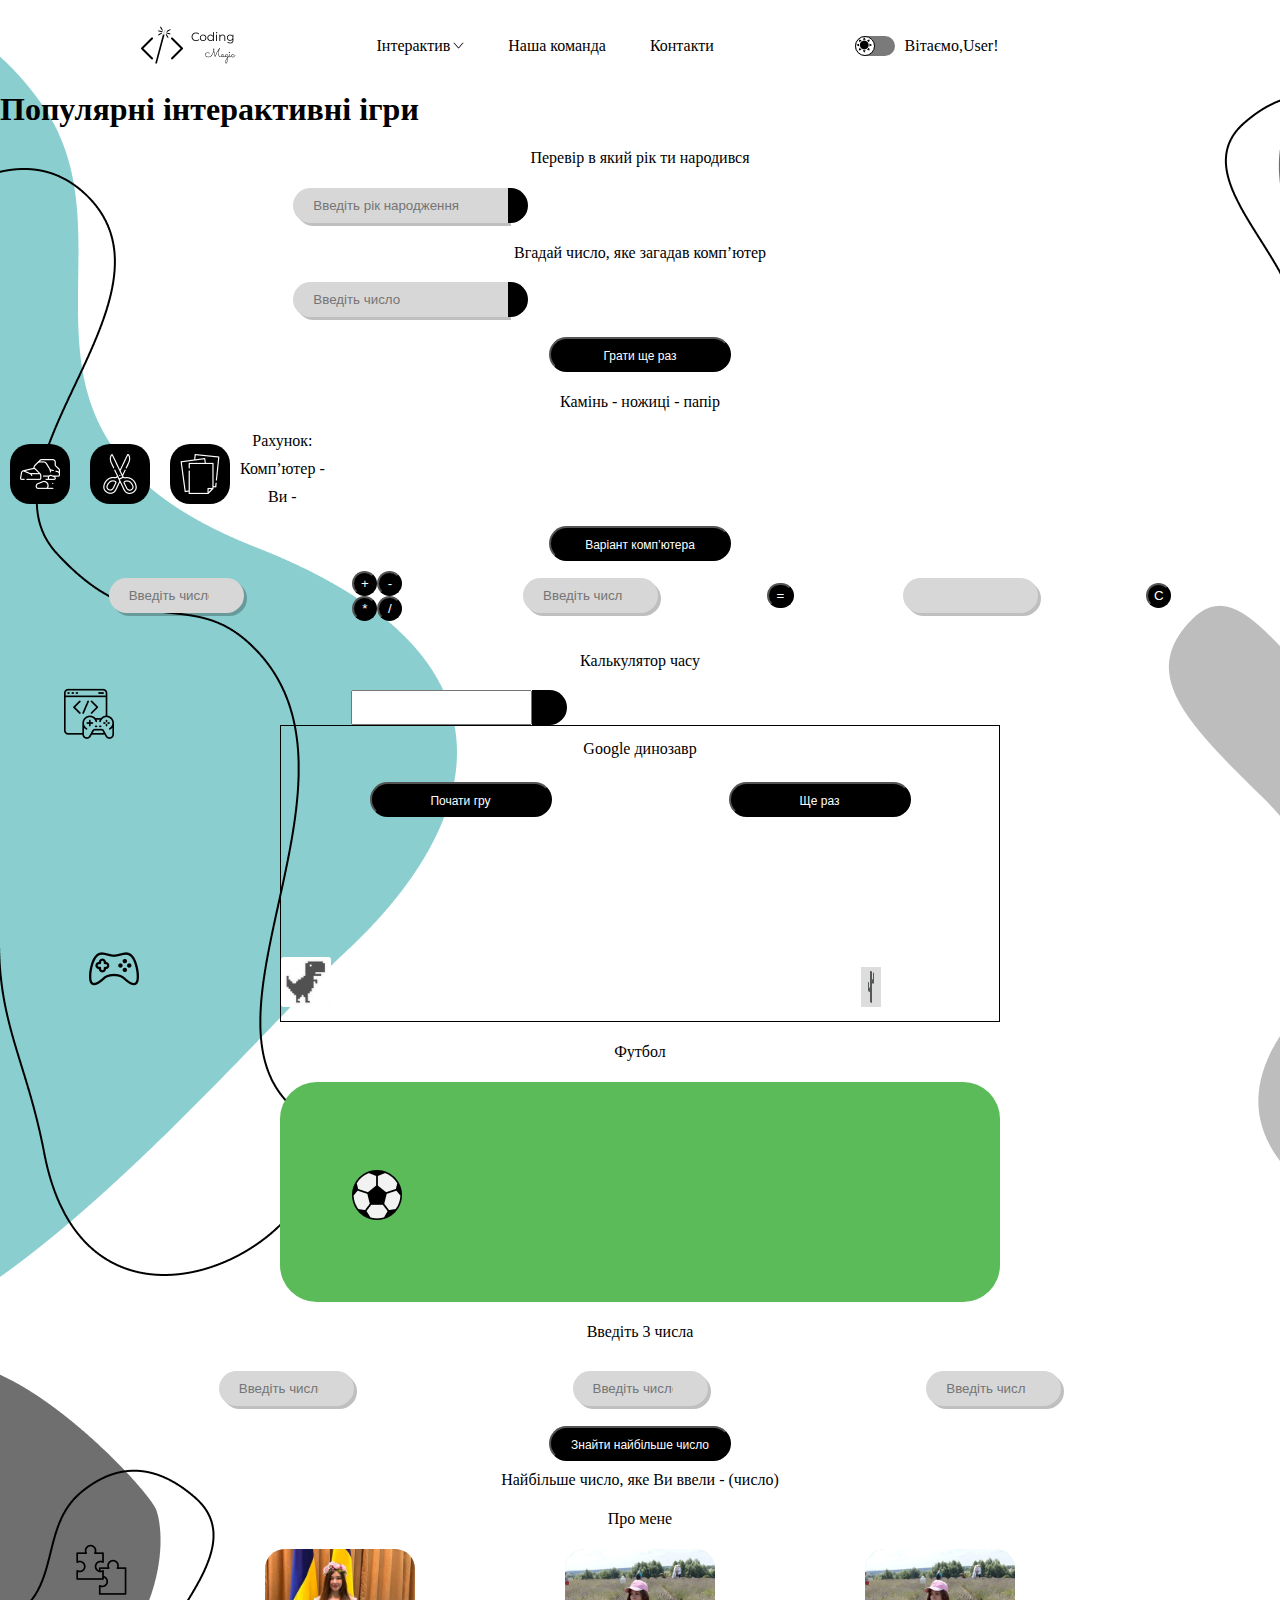
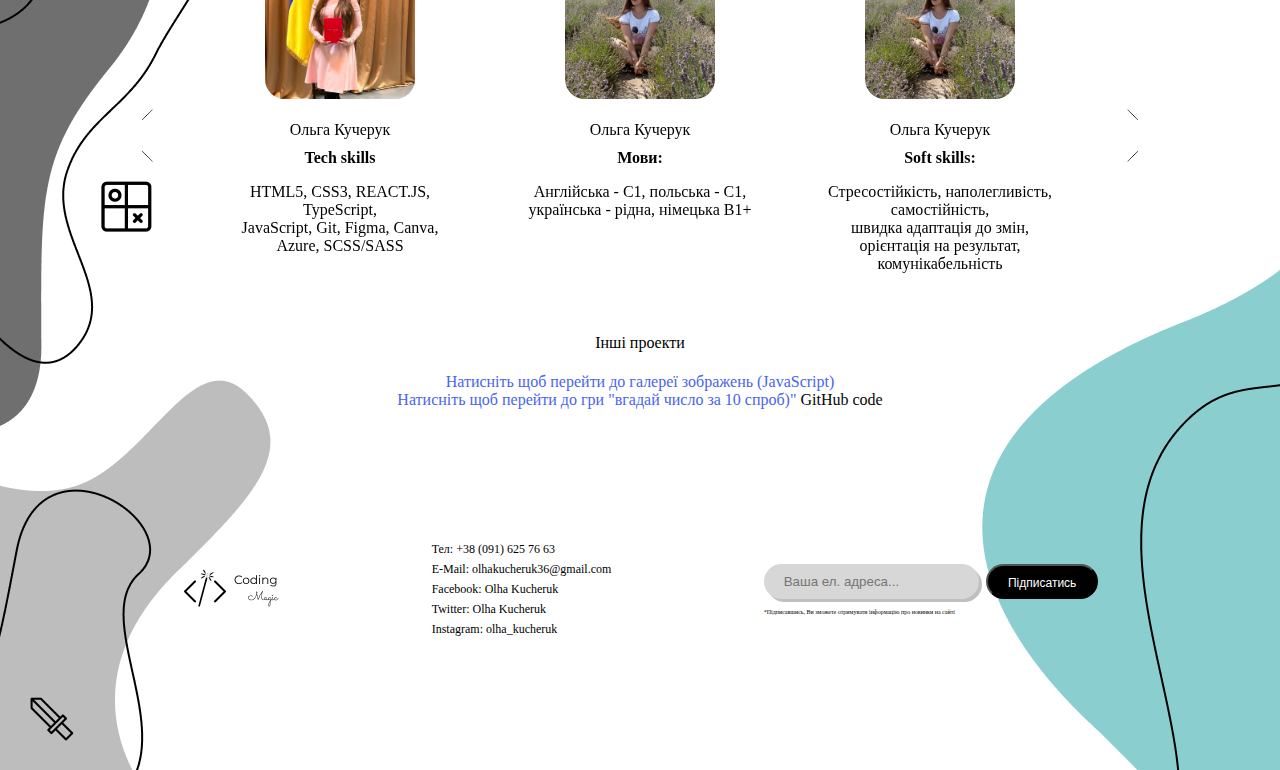
==== index.html @ fb6871e5 "stone-paper-scissor refactoring" ====
<!DOCTYPE html>
<html lang="en">
<head>
  <meta charset="UTF-8">
  <meta http-equiv="X-UA-Compatible" content="IE=edge">
  <meta name="viewport" content="width=device-width, initial-scale=1.0">
  <link
    rel="stylesheet"
    href="https://cdnjs.cloudflare.com/ajax/libs/animate.css/4.1.1/animate.min.css"
  /> 
  <link rel="stylesheet" href="./css/swiper-bundle.min.css">
  <link rel="stylesheet" href="./css/main.css"> 
  <title>3d semester project</title>
</head>
<body>
  <header>
    <div class="container flex align-items">
      <div class="logo">
        <img src="./img/logo.png" alt="logo">
      </div>

      <div class="links flex align-items">
        <div role="button" class="interactive-group flex align-items">
          <p>Інтерактив</p>
          <img src="./img/interactive-arrow.png" alt="arrow">
        </div>
        <p class="margin-left team">Наша команда</p>
        <p>Контакти</p>
      </div>

      <div class="welcome-wrapper flex align-items">
        <div class="switcher">

          <div class="switcher-circle-day">
            <span class="switcher-icon-day"></span>
          </div>

          <div class="switcher-circle-night">
            <span class="switcher-icon-night"></span>
          </div>
        </div>
        <p>Вітаємо,</p>
        <span class="user-name">User! </span>
      </div>

      <div class="list-container">
        <button class="more-button" id="burger-menu-btn" aria-label="Menu Button">
          <div class="menu-icon-wrapper">
            <div class="menu-icon-line half first"></div>
            <div class="menu-icon-line"></div>
            <div class="menu-icon-line half last"></div>
          </div>
        </button>
        <ul class="more-button-list">
          <li role="button" class="more-button-list-item">
            <span>Інтерактив</span>
            <img src="./img/interactive-arrow.png" alt="arrow">
          </li>
          <li class="more-button-list-item">
            <span>Контакти</span>
          </li>
          <li class="more-button-list-item">
            <div class="switcher">

              <div class="switcher-circle-day">
                <span class="switcher-icon-day"></span>
              </div>
    
              <div class="switcher-circle-night">
                <span class="switcher-icon-night"></span>
              </div>
            </div>
          </li>
          <li class="more-button-list-item">
            <p>Вітаємо,</p>
            <span class="user-name">User! </span>
          </li>
          
        </ul>
      </div>
      
    </div>

    <div class="interactive-modal align-items animate__animated animate__fadeInTopLeft">
      <a href="#calculator-section" class="digital-group">Числовий</a>
      <a href="#football" class="game-group">Ігровий</a>
      <a href="#about-me" class="acquainted">Ознайомчий</a>
    </div>

    <div class="switcher-modal flex align-items">
      <img class="switcher-modal_first" src="./img/modal/1.png" alt="play">
      <img class="switcher-modal_second" src="./img/modal/2.png" alt="cross and circle">
      <img class="switcher-modal_third" src="./img/modal/3.png" alt="puzzles">
      <img class="switcher-modal_fourth" src="./img/modal/4.png" alt="sword">
      <div class="cross-menu"></div>
      <p>
        Привіт!
       <br> Ви потрапили на сайт інтерактивних ігор та завдань
       <br> Надіємось, що вам сподобається і ви отримаєте позитивні емоції!
       <br> Бажаємо Вам гарно провести час!
      </p>
      <form action="">
        <label for="name">Введіть своє ім’я:</label>
        <input type="text" name="name" class="input-name" placeholder="Ваше ім’я...">
      </form>
      <button class="save">Зберегти</button>
    </div>

    <div class="thanks-subscription">
      <div class="thanks-cross-menu"></div>
      <img class="thanks-modal_first" src="./img/modal/1.png" alt="play">
      <img class="thanks-modal_second" src="./img/modal/2.png" alt="cross and circle">
      <img class="thanks-modal_third" src="./img/modal/3.png" alt="puzzles">
      <img class="thanks-modal_fourth" src="./img/modal/4.png" alt="sword">
      <p>Дякую за підписку!</p>
    </div>
  </header>

  <main>
    <section class="popular-games">
      <h1>Популярні інтерактивні ігри</h1>
      <div class="line"></div>
    </section>

    <section class="birth-year-section" id="digital-sections">
      <h2>Перевір в який рік ти народився</h2>
      <div class="grid align-items justify">
        <div class="input-wrapper flex">
          <input type="text" class="birth-year" placeholder="Введіть рік народження">
          <div class="search"></div>
        </div>
        <h3 class="year-heading"></h3>
      </div>
      <div class="line"></div>
    </section>

    <section class="guess-the-number" id="digital-sections">
      <h2>Вгадай число, яке загадав комп’ютер</h2>
      <div class="grid align-items justify">
        <div class="guess-wrapper flex">
          <input type="text" class="guess-number" placeholder="Введіть число">
          <div class="search-number"></div>
        </div>
        <h3 class="number-content"></h3>
      </div>
      <div class="button-section flex">
        <button class="button-style play-again">Грати ще раз</button>
      </div>
      <div class="line"></div>
      
    </section>

    <section class="stone-scissors" id="games">
      <h2>Камінь - ножиці - папір</h2>
      <div class="section-stone-wrapper flex space-evenly align-items">

        <div class="pictures flex">
          <div class="picture-wrapper stone" onclick="play('камінь')"></div>
          <div class="picture-wrapper scissors" onclick="play('ножиці')"></div>
          <div class="picture-wrapper paper" onclick="play('папір')"></div>
        </div>

        <div class="score">
          <p>Рахунок: <span class="overall-score"></span> </p>
          <p>Комп’ютер - <span class="computer-score"></span></p>
          <p>Ви - <span class="user-score"></span></p>
        </div>

      </div>
      <p class="winner"></p>
      <div class="button-section flex">
        <button class="button-style computer-variant">Варіант комп’ютера</button>
      </div>

      <div class="line"></div>

    </section>

    <section class="calculator-section" id="calculator-section">
      <div class="calculator flex align-items column">
        <div>
          <input class="calculator-input first-number" type="number" placeholder="Введіть число">
        </div>
        <div class="button-group margin">
          <button class="calculator-button addition">
            <span>+</span>
          </button>
          <button class="calculator-button subtraction">
            <span>-</span>
          </button>
          <button class="calculator-button multiplication">
            <span>*</span> 
          </button>
          <button class="calculator-button division">
            <span>/</span> 
          </button>
        </div>
        <div>
          <input class="calculator-input second-number" type="number" placeholder="Введіть число">
        </div>
        <div class="equals-button margin">
          <button class="equals">
            <span>=</span>
          </button>
        </div>
        <div class="calculator-input result"></div>
        <button class="reset margin">C</button>

      </div>
      <div class="line"></div>
    </section>

    <section class="time-calculator align-items">
      <h2>Калькулятор часу</h2>
      <div class="flex center column align-items">
        <div class="input-wrapper flex">
          <input type="number" class="time">
          <div class="search-number find-time"></div>
        </div>
        <p class="show-time"></p>
      </div>

      <div class="line"></div>
    </section>

    <section class="dino-container" id="games">
      <div class="dino-wrapper">
        <h2>Google динозавр</h2>
        <div class="dino-notifications flex column align-items">
          <div class="button-section flex">
            <button class="button-style start-game" type="button">Почати гру</button>
          </div>
          <p class="game-over"></p>
          <div class="button-section flex margin">
            <button class="button-style reset-game" type="button">Ще раз</button>
          </div>
        </div>
        <div class="dino"></div>
        <div class="cactus"></div>
      </div>
      
      <div class="line"></div>
    </section>

    <section class="football-container" id="football">
      <h2>Футбол</h2>
      <div class="football-wrapper">
        <div class="ball"></div>
      </div>
      <div class="line"></div>
    </section>

    <section class="highest-number" id="digital-sections">
      <h2>Введіть 3 числа</h2>
      <div class="flex number-group align-items">
        <input type="number" class="calculator-input enter-number-one" placeholder="Введіть число">
        <input type="number" class="calculator-input enter-number-two margin" placeholder="Введіть число">
        <input type="number" class="calculator-input enter-number-three" placeholder="Введіть число">
      </div>
      <div class="button-section flex margin">
        <button class="button-style find-biggest" type="button">Знайти найбільше число</button>
      </div>
      <p class="entered-number margin">Найбільше число, яке Ви ввели - <span class="your-number">(число)</span></p>
      <div class="line"></div>
    </section>

    <section class="cards" id="about-me">
      <h2>Про мене</h2>

      <div class="cards-container">
        <div class="card-container swiper">
          <div class="card-content">
            <div class="swiper-wrapper">
              <article class="card-article swiper-slide">
                <div class="card-image">
                  <img src="./img/about-me/1.jpg" alt="image" class="card-img">
                  <div class="card-shadow"></div>
                </div>
  
                <div class="card-data">
                  <h3 class="card-name">Ольга Кучерук</h3>
                  <h4>Tech skills</h4>
                  <p class="card-description">
                    HTML5, CSS3, REACT.JS, TypeScript, <br> JavaScript, Git, Figma, Canva, Azure, SCSS/SASS
                  </p>

                </div>

              </article>
  
              <article class="card-article swiper-slide">
                <div class="card-image">
                  <img src="./img/about-me/3.jpg" alt="image" class="card-img">
                  <div class="card-shadow"></div>
                </div>
  
                <div class="card-data">
                  <h3 class="card-name">Ольга Кучерук</h3>
                  <h4>Мови:</h4>
                  <p class="card-description">
                    Англійська - С1, польська - С1, українська - рідна, німецька В1+
                  </p>

                </div>
              </article>

              <article class="card-article swiper-slide">
                <div class="card-image">
                  <img src="./img/about-me/3.jpg" alt="image" class="card-img">
                  <div class="card-shadow"></div>
                </div>
  
                <div class="card-data">
                  <h3 class="card-name">Ольга Кучерук</h3>
                  <h4>Soft skills:</h4>
                  <p class="card-description">
                    Стресостійкість, наполегливість, самостійність, 
                    <br> швидка адаптація до змін, орієнтація на результат, комунікабельність
                  </p>

                </div>
              </article>
    
            </div>
          </div>

          <div class="swiper-button-next">
            <img src="./img/right-arrow.png" alt="right-arrow">
          </div>
          
          <div class="swiper-button-prev">
            <img src="./img/left-arrow.png" alt="left-arrow">
          </div>

          <div class="swiper-pagination"></div>

        </div>

      </div>

    </section>

    <section class="project-links">
      <h2>Інші проекти</h2>
      <ul class="ul-links">
        <li>
          <a href="./components/gallery/gallery.html">Натисніть щоб перейти до галереї зображень (JavaScript)</a>
        </li>
        <li>
          <a href="https://olha36.github.io/Guess-the-number-game/">Натисніть щоб перейти до гри "вгадай число за 10 спроб)" 
            <a href="https://github.com/Olha36/Guess-the-number-game" class="github-code">GitHub code</a> 
          </a>
        </li>
        
      </ul>
            
    </section>

  </main>

  <footer>
    <div class="footer-wrapper flex justify-content align-items">

      <div class="logo">
        <img src="./img/logo.png" alt="logo">
      </div>

      <div class="contacts">
        <p id="contacts-group">Тел: +38 (091) 625 76 63</p>
        <p>E-Mail: olhakucheruk36@gmail.com</p>
        <p>Facebook: Olha Kucheruk</p>
        <p>Twitter: Olha Kucheruk</p>
        <p>Instagram: olha_kucheruk</p>
      </div>
      <div class="submit">
        <div class="flex justify-content submit-mobile">

          <div class="input-wrapper flex">
            <input type="email" class="input-footer" placeholder="Ваша ел. адреса...">
          </div>
          <div class="button-section flex button-footer">
            <button class="button-style subscribe">Підписатись</button>
          </div>
        </div>
        <div class="copyright">
          <p>*Підписавшись, Ви зможете отримувати інформацію про новинки на сайті</p>
        </div>
      </div>
    </div>

    <div class="email-subscription">
      <div class="email-cross-menu"></div>
      <img class="email-modal_first" src="./img/modal/1.png" alt="play">
      <img class="email-modal_second" src="./img/modal/2.png" alt="cross and circle">
      <img class="email-modal_third" src="./img/modal/3.png" alt="puzzles">
      <img class="email-modal_fourth" src="./img/modal/4.png" alt="sword">
      <p>Ваш імейл отримано!</p>
    </div>
  </footer>
  <script src="./js/swiper-bundle.min.js"></script>
  <script src="./js/stone-paper-scissors.js"></script>
  <script src="./js/main.js" type="module"></script>
  
</body>
</html>
---- css/main.css ----
@import './header.css';
@import './games.css';
@import './birth-year.css';
@import './stone-paper-scissors.css';
@import './calculator.css';
@import './dino.css';
@import './football.css';
@import './highest-number.css';
@import './calculator-time.css';
@import './cards.css';
@import './other-links.css';
@import './footer.css';
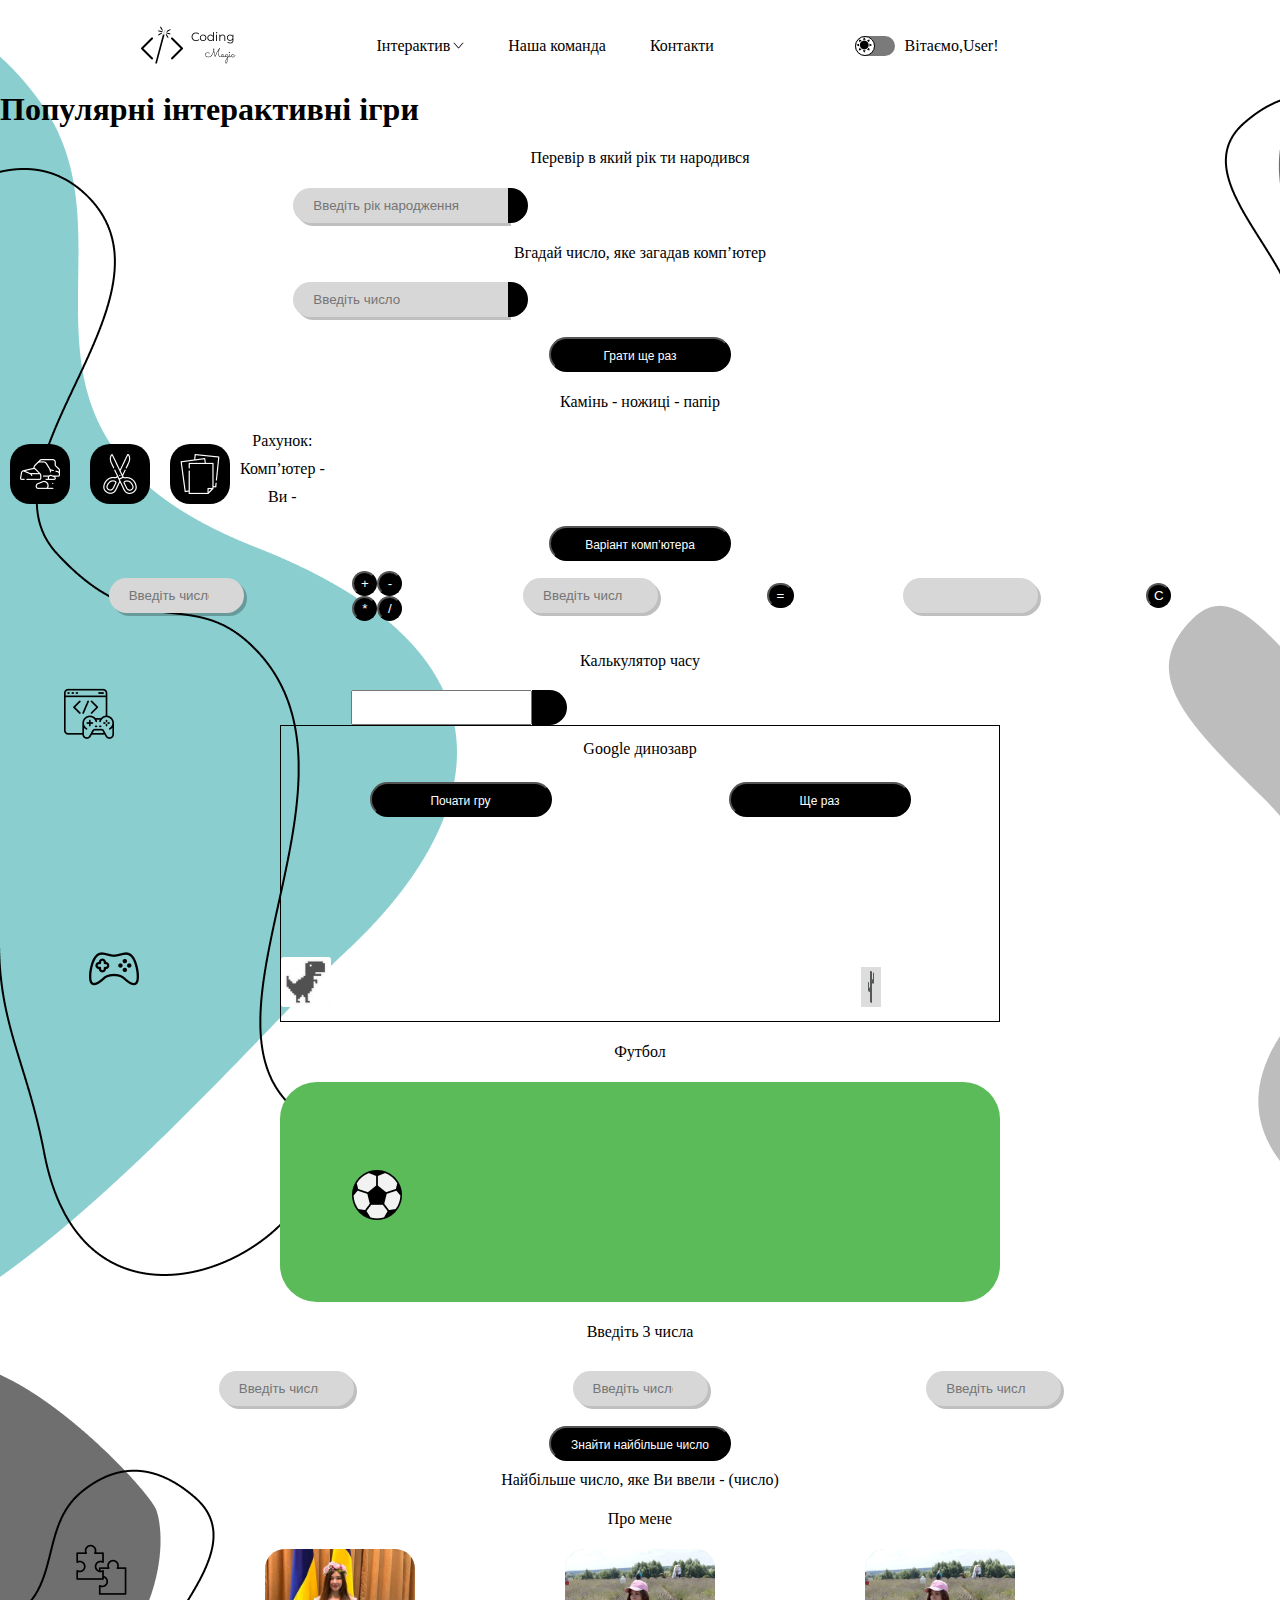
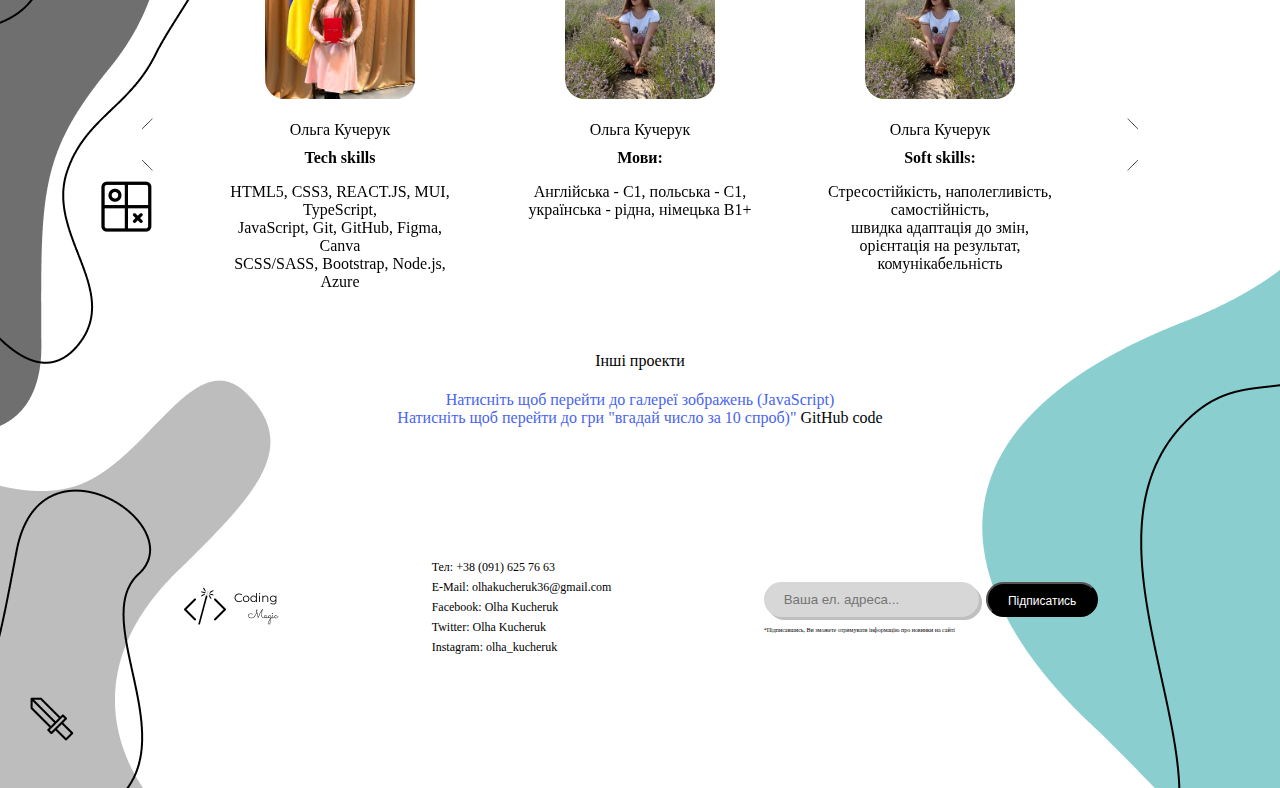
==== commit af9a971a: "refactoring cards" ====
--- a/index.html
+++ b/index.html
@@ -281,7 +281,9 @@
                   <h3 class="card-name">Ольга Кучерук</h3>
                   <h4>Tech skills</h4>
                   <p class="card-description">
-                    HTML5, CSS3, REACT.JS, TypeScript, <br> JavaScript, Git, Figma, Canva, Azure, SCSS/SASS
+                    HTML5, CSS3, REACT.JS, MUI, TypeScript, 
+                    <br> JavaScript, Git, GitHub, Figma, Canva
+                    <br> SCSS/SASS, Bootstrap, Node.js, Azure
                   </p>
 
                 </div>
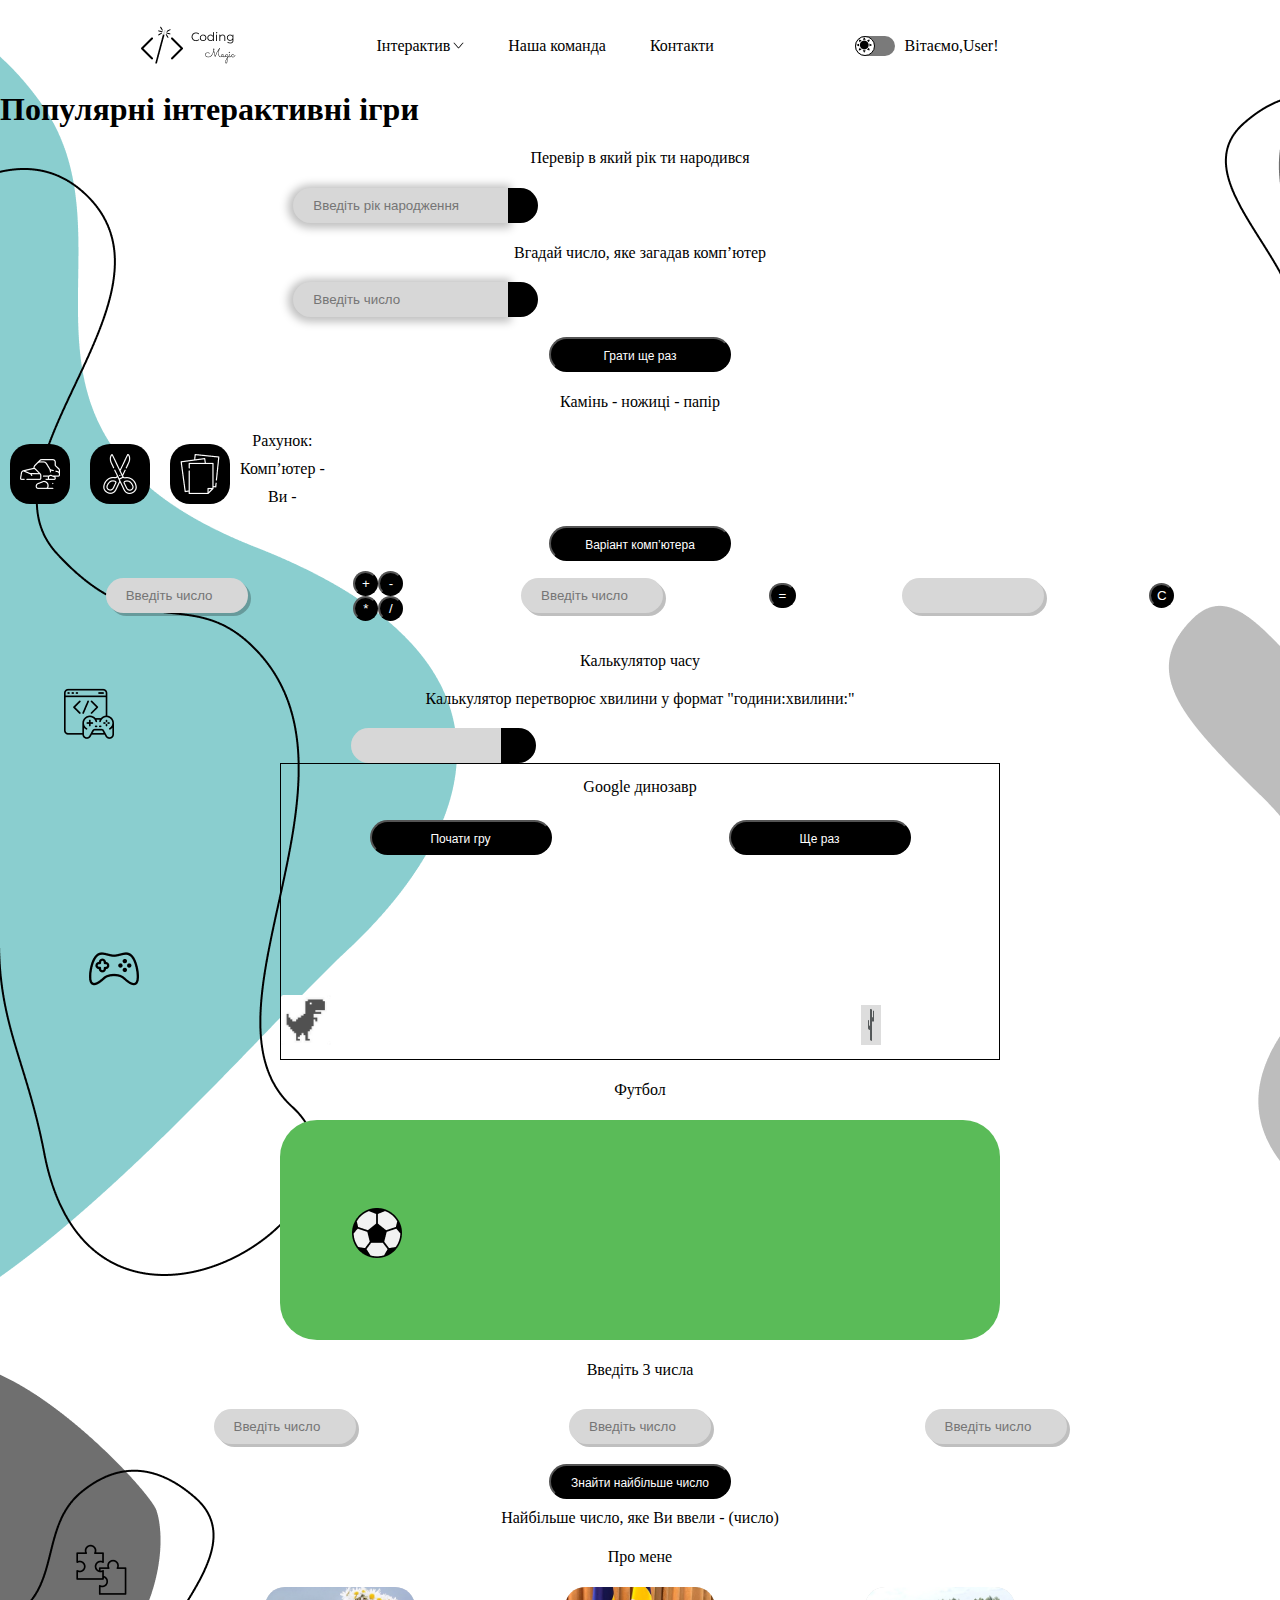
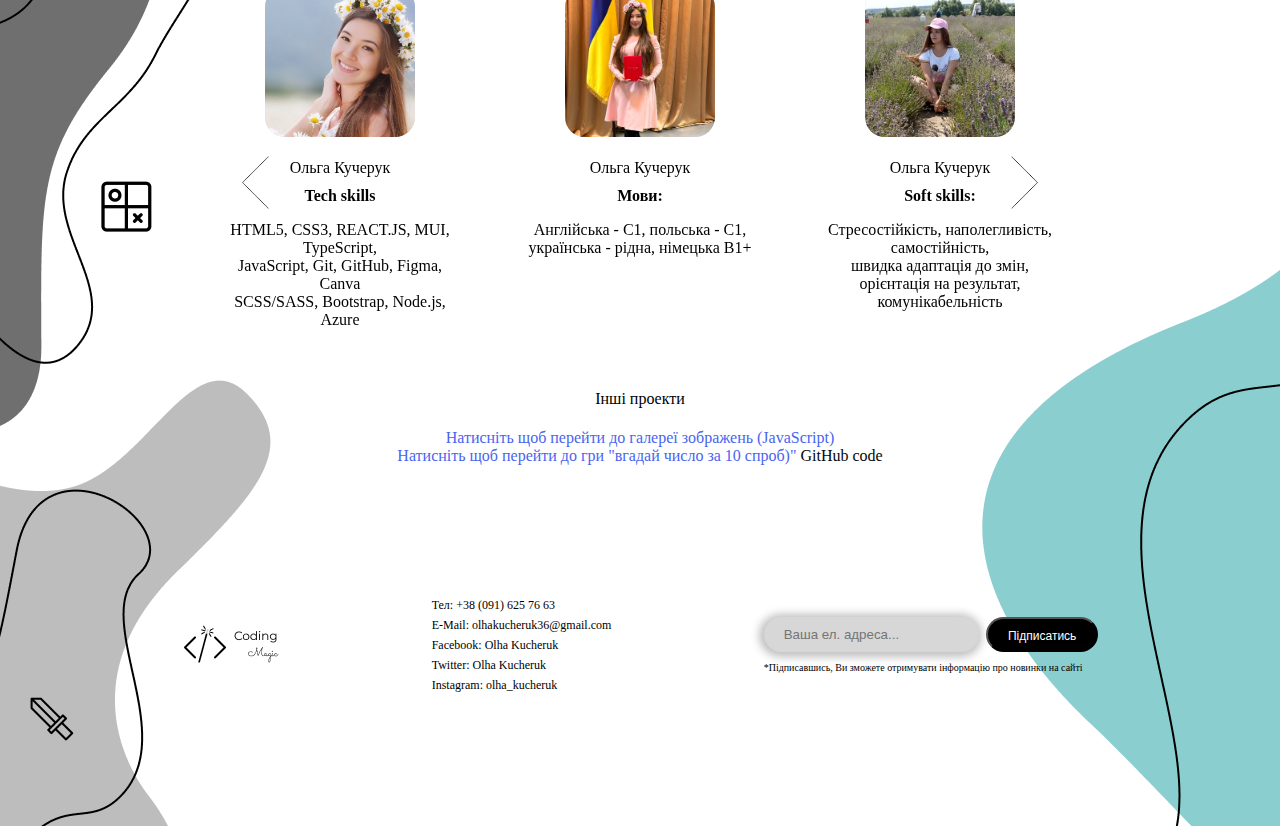
==== commit b8a6b5e7: "bugs fixation" ====
--- a/index.html
+++ b/index.html
@@ -126,7 +126,7 @@
       <h2>Перевір в який рік ти народився</h2>
       <div class="grid align-items justify">
         <div class="input-wrapper flex">
-          <input type="text" class="birth-year" placeholder="Введіть рік народження">
+          <input type="number" class="birth-year" placeholder="Введіть рік народження">
           <div class="search"></div>
         </div>
         <h3 class="year-heading"></h3>
@@ -138,7 +138,7 @@
       <h2>Вгадай число, яке загадав комп’ютер</h2>
       <div class="grid align-items justify">
         <div class="guess-wrapper flex">
-          <input type="text" class="guess-number" placeholder="Введіть число">
+          <input type="number" class="guess-number" placeholder="Введіть число">
           <div class="search-number"></div>
         </div>
         <h3 class="number-content"></h3>
@@ -212,6 +212,7 @@
 
     <section class="time-calculator align-items">
       <h2>Калькулятор часу</h2>
+      <p class="calculator-description">Калькулятор перетворює хвилини у формат "години:хвилини:"</p>
       <div class="flex center column align-items">
         <div class="input-wrapper flex">
           <input type="number" class="time">
@@ -292,7 +293,7 @@
   
               <article class="card-article swiper-slide">
                 <div class="card-image">
-                  <img src="./img/about-me/3.jpg" alt="image" class="card-img">
+                  <img src="./img/about-me/2.jpg" alt="image" class="card-img">
                   <div class="card-shadow"></div>
                 </div>
   
@@ -350,7 +351,7 @@
         </li>
         <li>
           <a href="https://olha36.github.io/Guess-the-number-game/">Натисніть щоб перейти до гри "вгадай число за 10 спроб)" 
-            <a href="https://github.com/Olha36/Guess-the-number-game" class="github-code">GitHub code</a> 
+          <a href="https://github.com/Olha36/Guess-the-number-game" class="github-code">GitHub code</a> 
           </a>
         </li>
         
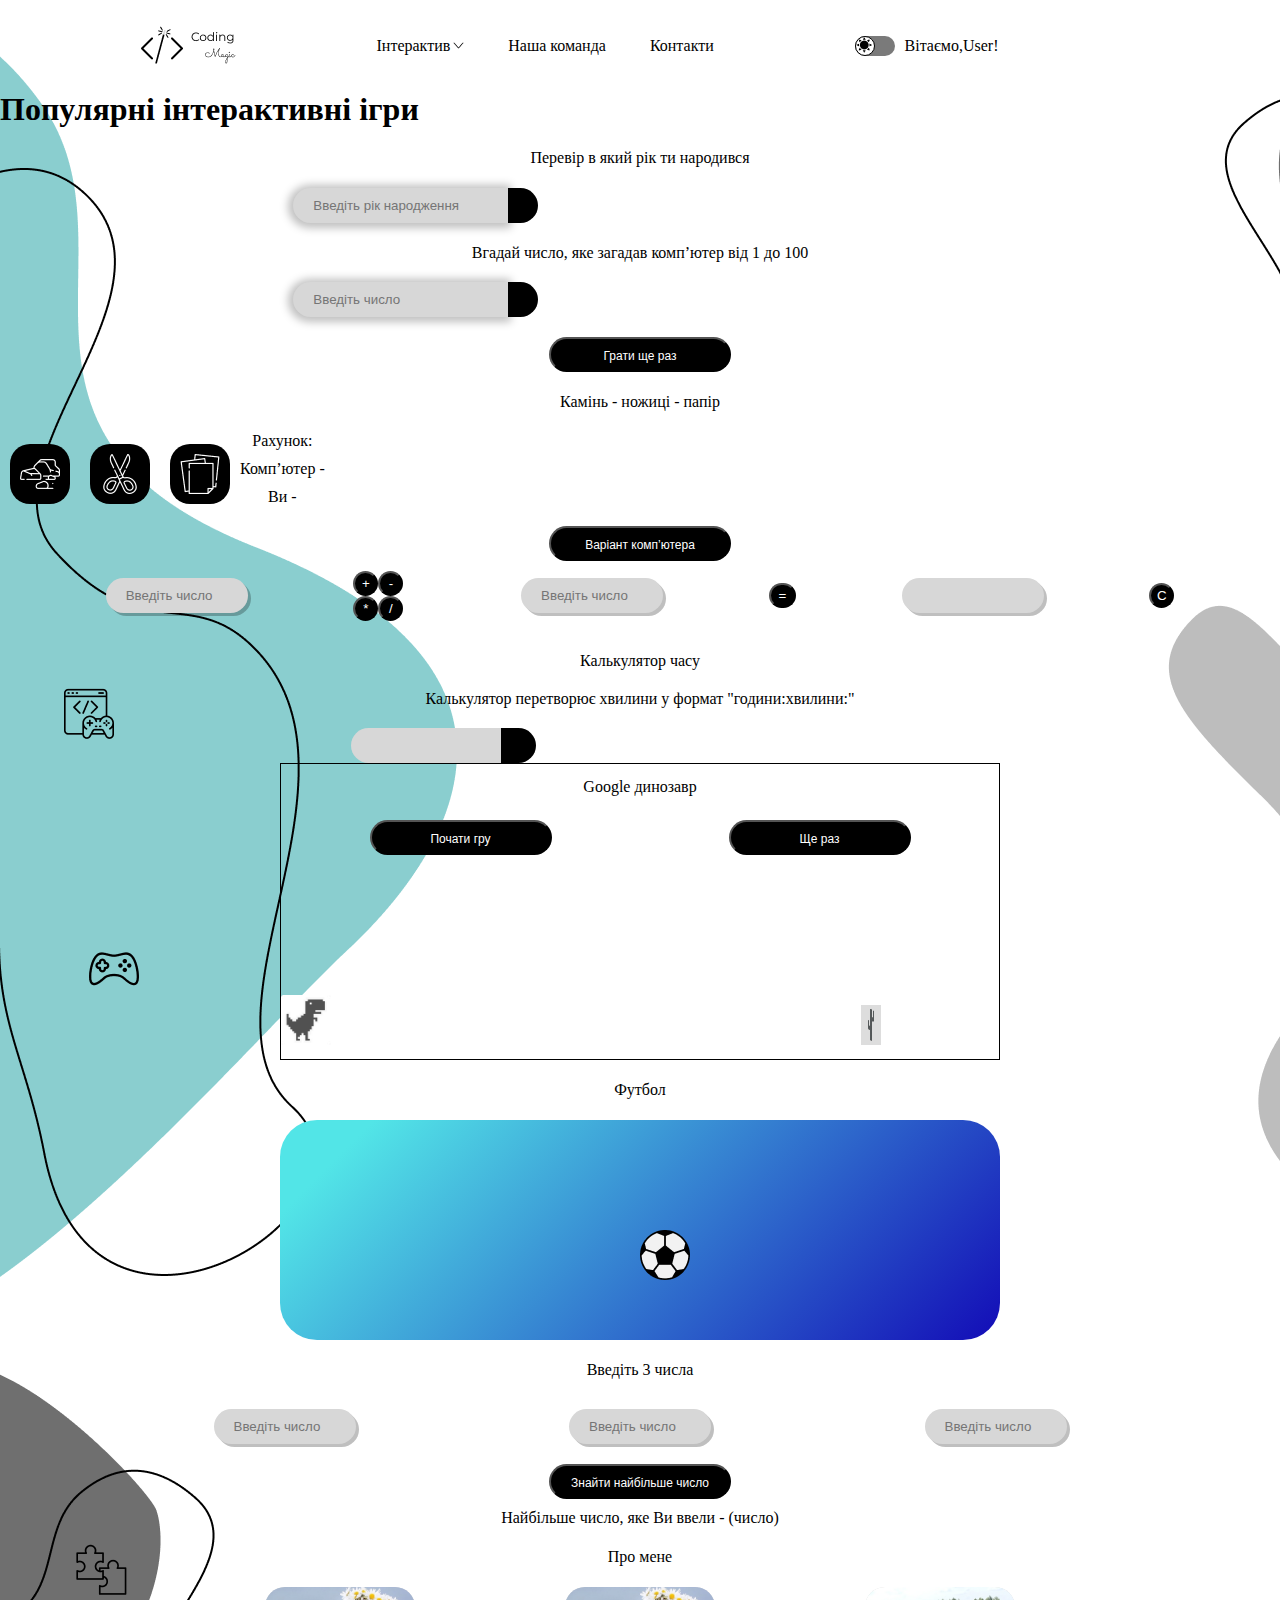
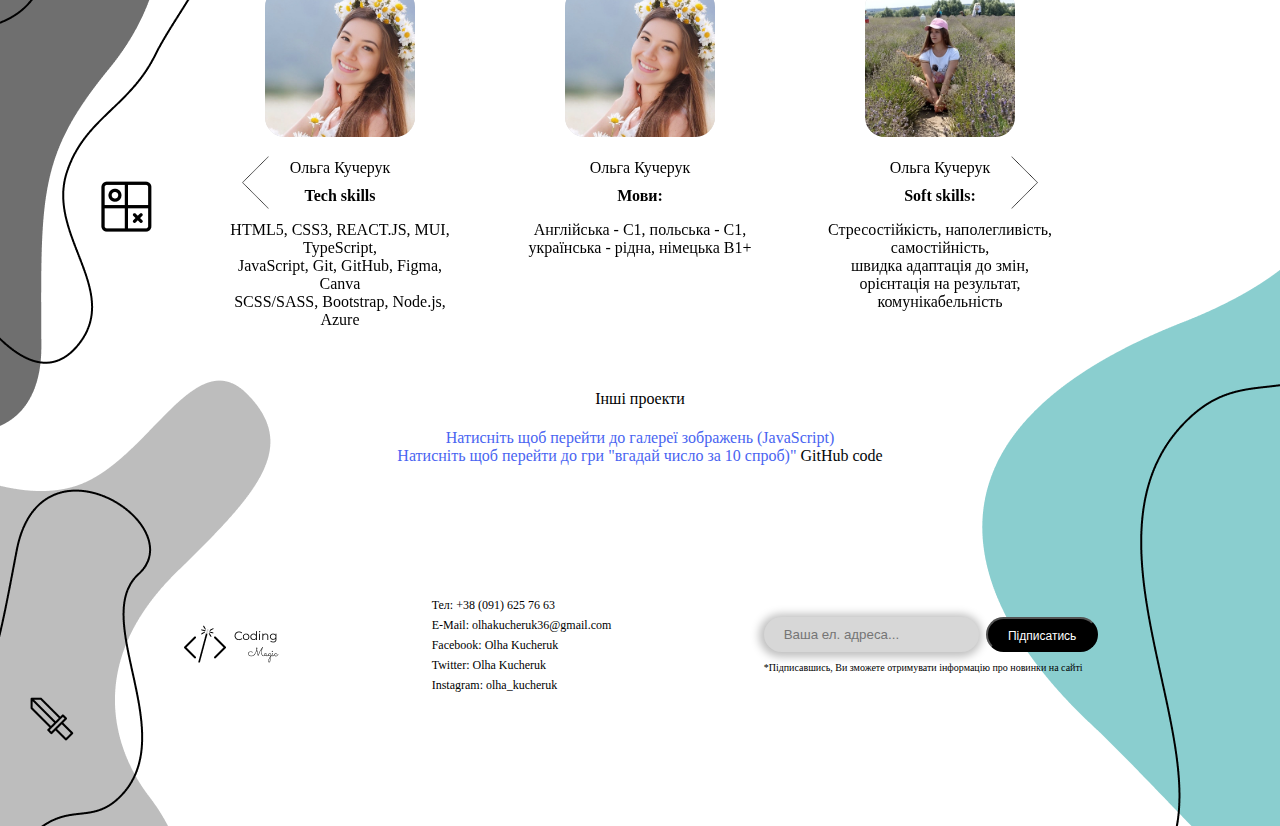
==== commit 167d271d: "add hover on pictures, fix background for football" ====
--- a/index.html
+++ b/index.html
@@ -1,5 +1,5 @@
 <!DOCTYPE html>
-<html lang="en">
+<html lang="uk">
 <head>
   <meta charset="UTF-8">
   <meta http-equiv="X-UA-Compatible" content="IE=edge">
@@ -10,7 +10,7 @@
   /> 
   <link rel="stylesheet" href="./css/swiper-bundle.min.css">
   <link rel="stylesheet" href="./css/main.css"> 
-  <title>3d semester project</title>
+  <title>Моє портфоліо</title>
 </head>
 <body>
   <header>
@@ -135,7 +135,7 @@
     </section>
 
     <section class="guess-the-number" id="digital-sections">
-      <h2>Вгадай число, яке загадав комп’ютер</h2>
+      <h2>Вгадай число, яке загадав комп’ютер від 1 до 100</h2>
       <div class="grid align-items justify">
         <div class="guess-wrapper flex">
           <input type="number" class="guess-number" placeholder="Введіть число">
@@ -341,6 +341,7 @@
 
       </div>
 
+     
     </section>
 
     <section class="project-links">
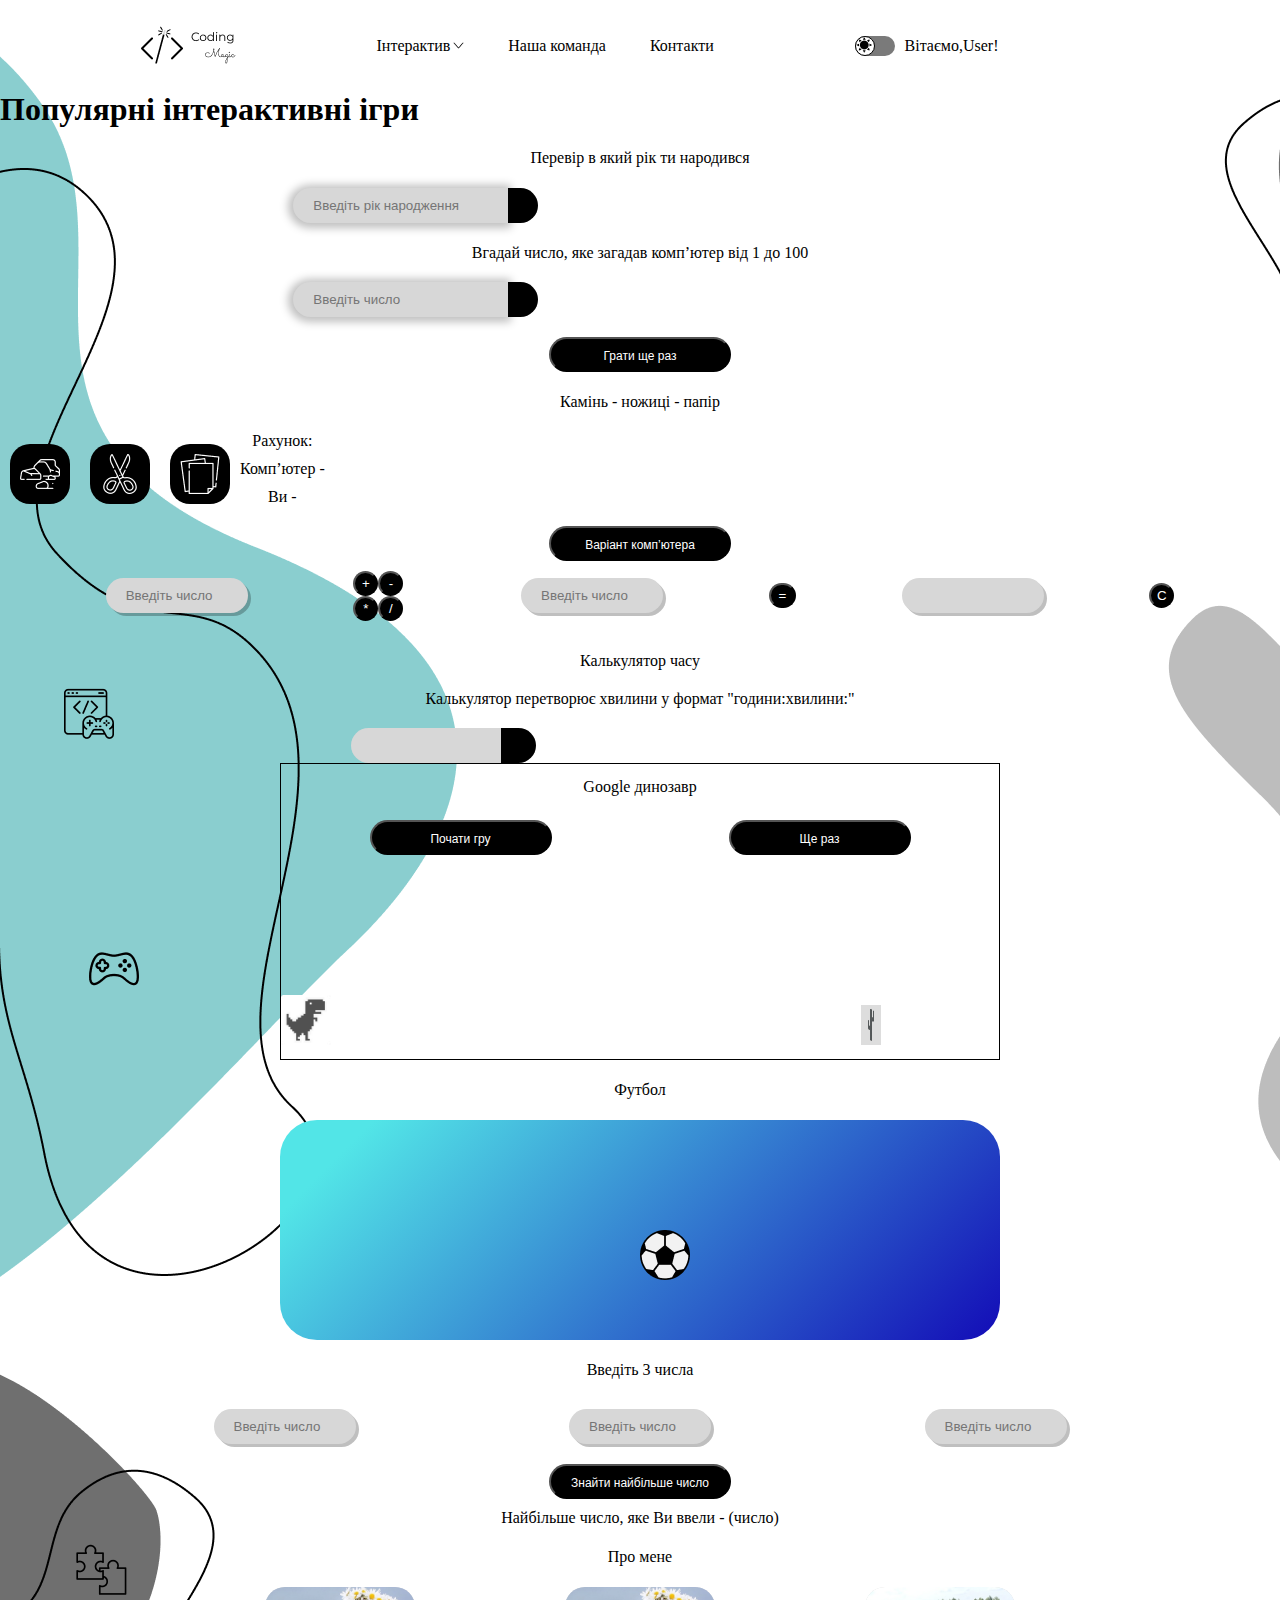
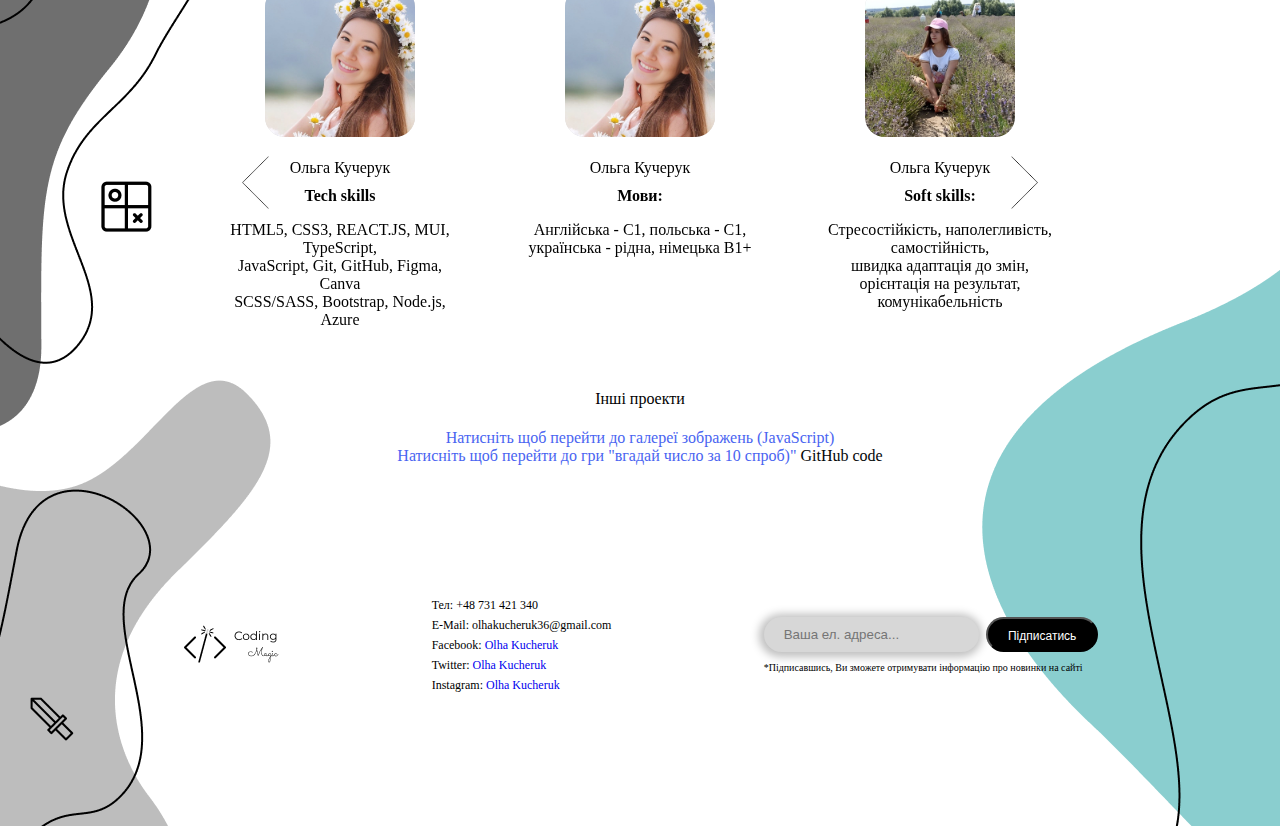
==== commit 6da90fa0: "fix contacts transition" ====
--- a/index.html
+++ b/index.html
@@ -52,12 +52,13 @@
           </div>
         </button>
         <ul class="more-button-list">
-          <li role="button" class="more-button-list-item">
+          
+          <li role="button" class="more-button-list-item-interactive">
             <span>Інтерактив</span>
             <img src="./img/interactive-arrow.png" alt="arrow">
           </li>
           <li class="more-button-list-item">
-            <span>Контакти</span>
+            <a href="#footer">Контакти</a>
           </li>
           <li class="more-button-list-item">
             <div class="switcher">
@@ -82,9 +83,11 @@
     </div>
 
     <div class="interactive-modal align-items animate__animated animate__fadeInTopLeft">
+      <div class="modal-cross"></div>
       <a href="#calculator-section" class="digital-group">Числовий</a>
       <a href="#football" class="game-group">Ігровий</a>
       <a href="#about-me" class="acquainted">Ознайомчий</a>
+      
     </div>
 
     <div class="switcher-modal flex align-items">
@@ -362,7 +365,7 @@
 
   </main>
 
-  <footer>
+  <footer id="footer">
     <div class="footer-wrapper flex justify-content align-items">
 
       <div class="logo">
@@ -370,11 +373,11 @@
       </div>
 
       <div class="contacts">
-        <p id="contacts-group">Тел: +38 (091) 625 76 63</p>
+        <p id="contacts-group">Тел: +48 731 421 340</p>
         <p>E-Mail: olhakucheruk36@gmail.com</p>
-        <p>Facebook: Olha Kucheruk</p>
-        <p>Twitter: Olha Kucheruk</p>
-        <p>Instagram: olha_kucheruk</p>
+        <p>Facebook: <a href="https://www.facebook.com/olhakucheruk/">Olha Kucheruk</a></p>
+        <p>Twitter: <a href="https://x.com/OlhaKucheruk">Olha Kucheruk</a></p>
+        <p>Instagram: <a href="https://www.instagram.com/o_l_h_a_maria/">Olha Kucheruk</a></p>
       </div>
       <div class="submit">
         <div class="flex justify-content submit-mobile">
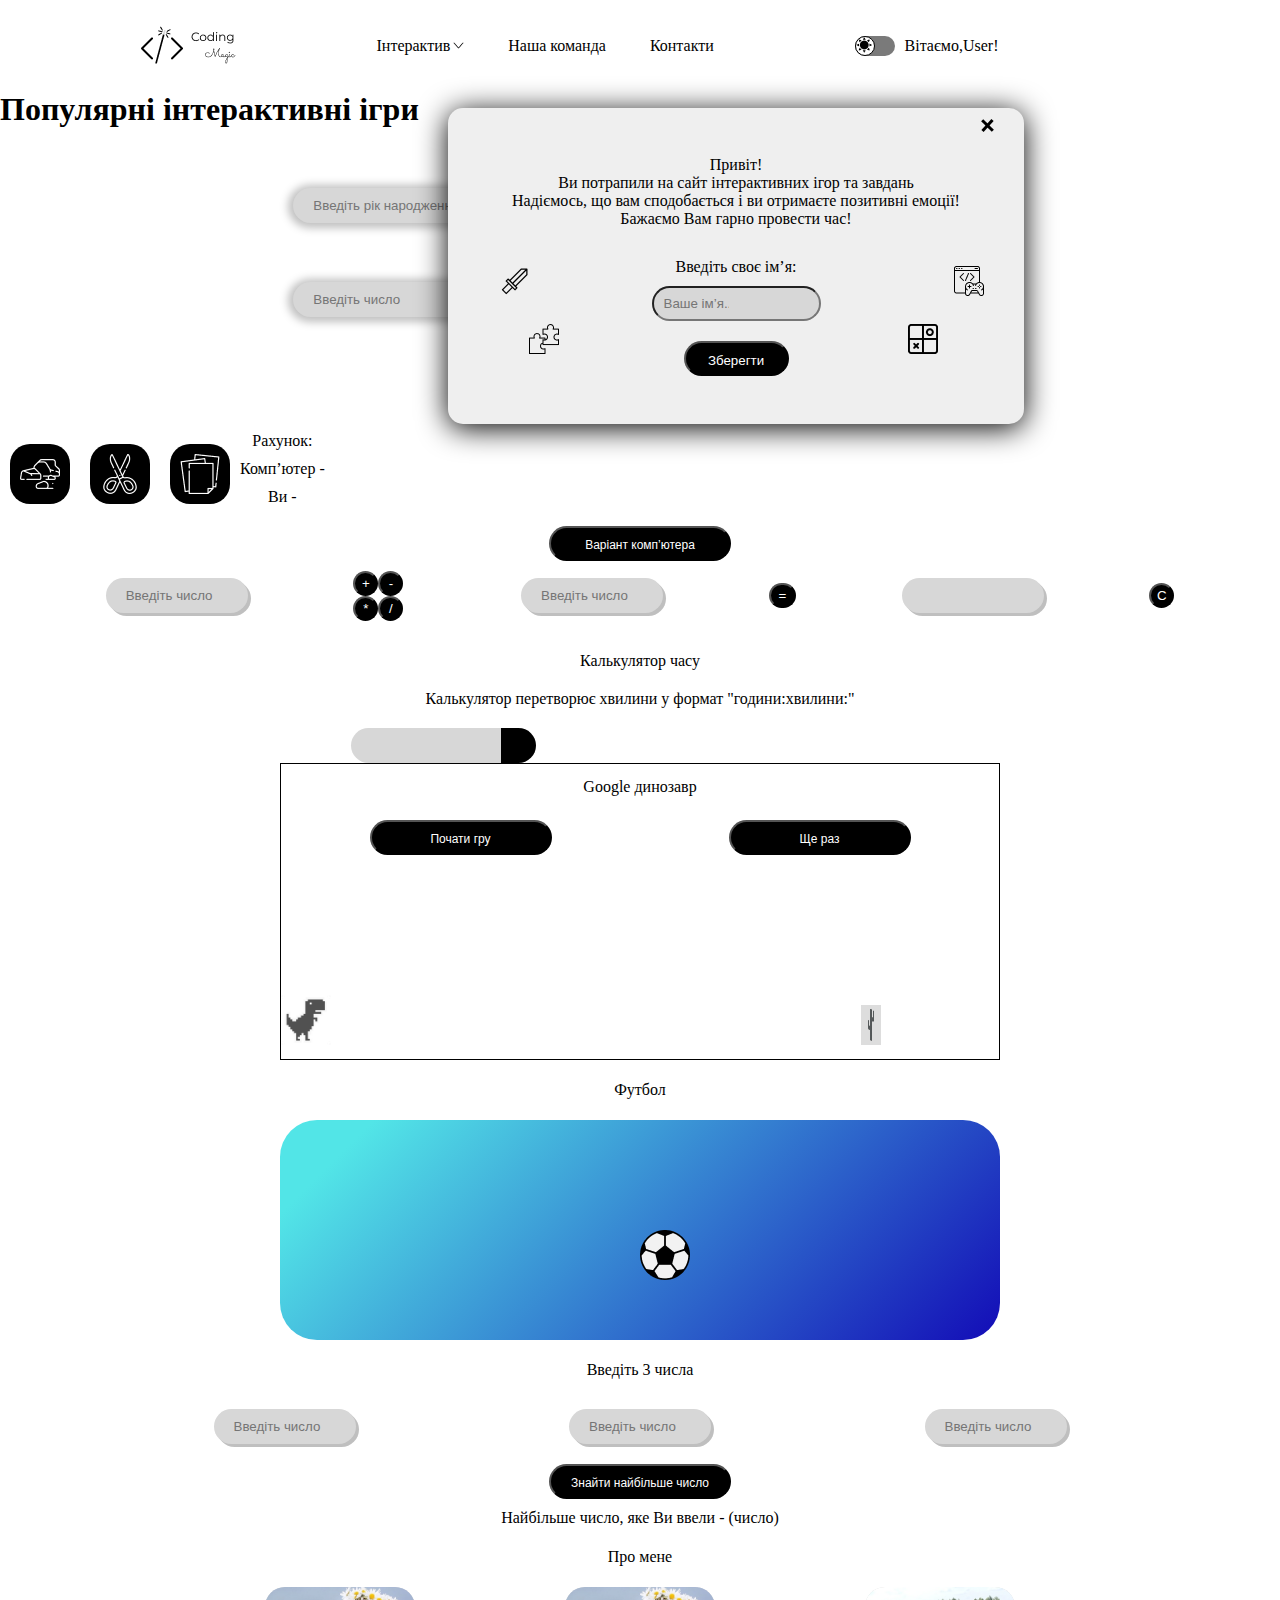
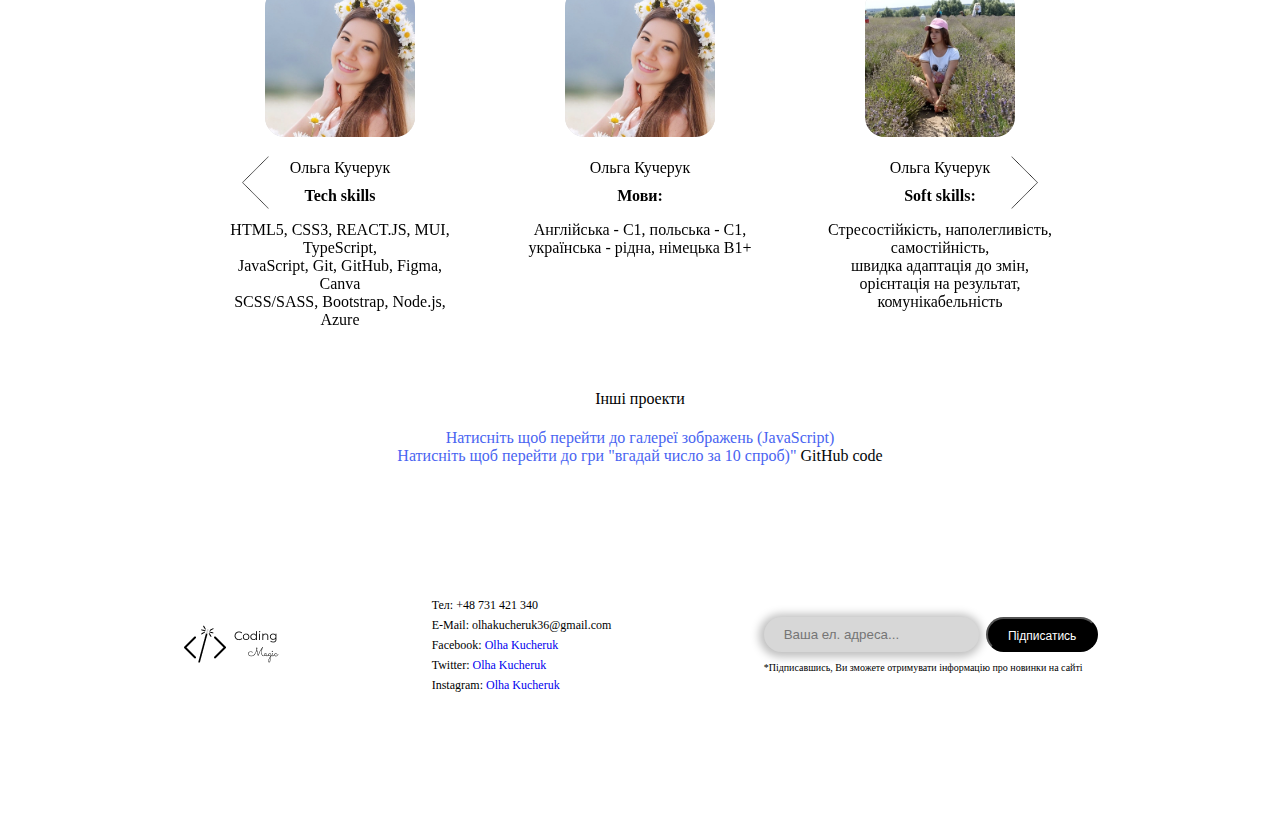
==== commit cded221e: "add links on contacts and about" ====
--- a/index.html
+++ b/index.html
@@ -24,8 +24,8 @@
           <p>Інтерактив</p>
           <img src="./img/interactive-arrow.png" alt="arrow">
         </div>
-        <p class="margin-left team">Наша команда</p>
-        <p>Контакти</p>
+        <p class="margin-left team"> <a href="#about-me">Наша команда</a></p>
+       <p><a href="#footer">Контакти</a></p> 
       </div>
 
       <div class="welcome-wrapper flex align-items">
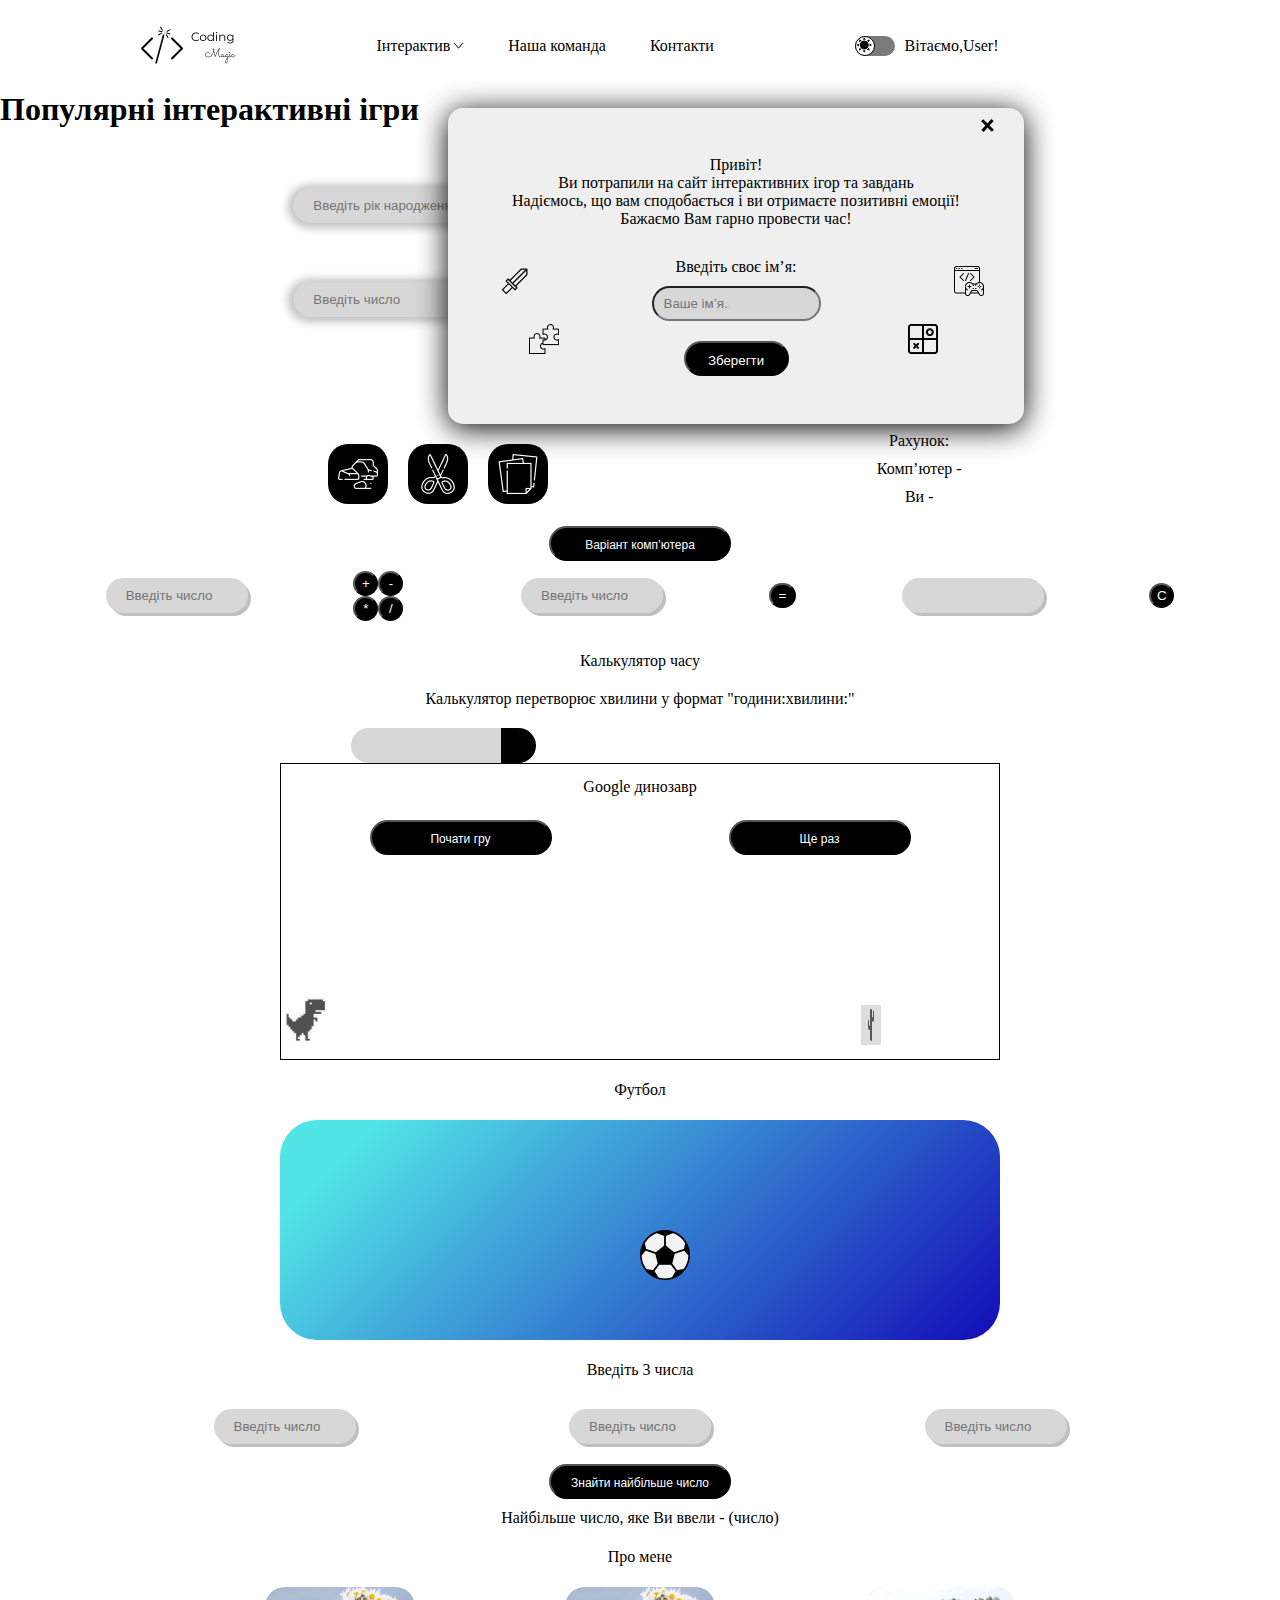
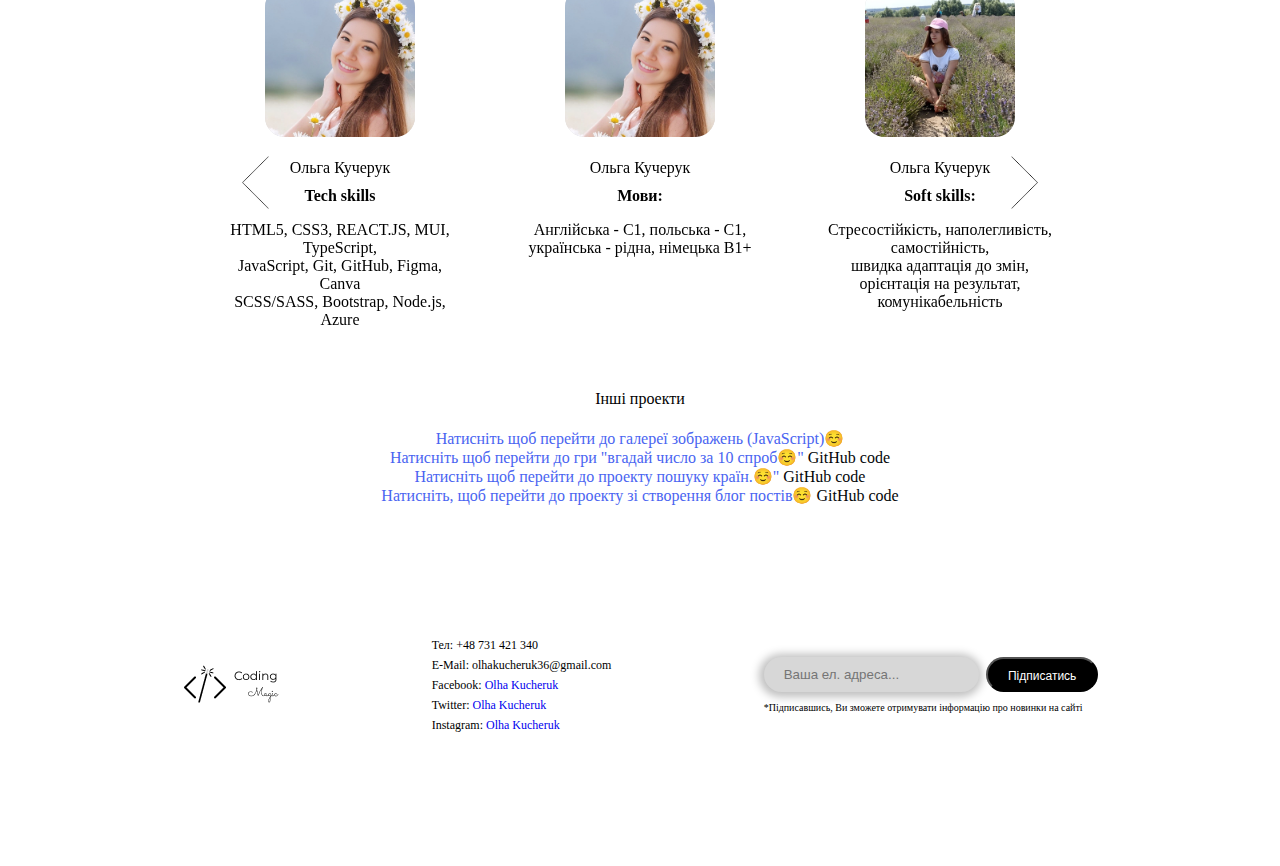
==== commit 3382399e: "add link to a new posts project" ====
--- a/index.html
+++ b/index.html
@@ -351,12 +351,23 @@
       <h2>Інші проекти</h2>
       <ul class="ul-links">
         <li>
-          <a href="./components/gallery/gallery.html">Натисніть щоб перейти до галереї зображень (JavaScript)</a>
+          <a href="./components/gallery/gallery.html">Натисніть щоб перейти до галереї зображень (JavaScript)☺️</a>
         </li>
         <li>
-          <a href="https://olha36.github.io/Guess-the-number-game/">Натисніть щоб перейти до гри "вгадай число за 10 спроб)" 
+          <a href="https://olha36.github.io/Guess-the-number-game/">Натисніть щоб перейти до гри "вгадай число за 10 спроб☺️" 
           <a href="https://github.com/Olha36/Guess-the-number-game" class="github-code">GitHub code</a> 
           </a>
+        </li>
+
+        <li>
+          <a href="https://olha36.github.io/country-search/">Натисніть щоб перейти до проекту пошуку країн.☺️" 
+          <a href="https://github.com/Olha36/country-search" class="github-code">GitHub code</a> 
+          </a>
+        </li>
+
+        <li>
+          <a href="https://mini-project-blog-posts.onrender.com/">Натисніть, щоб перейти до проекту зі створення блог постів☺️</a>
+          <a href="https://github.com/Olha36/mini-project-blog-posts" class="github-code">GitHub code</a> 
         </li>
         
       </ul>
